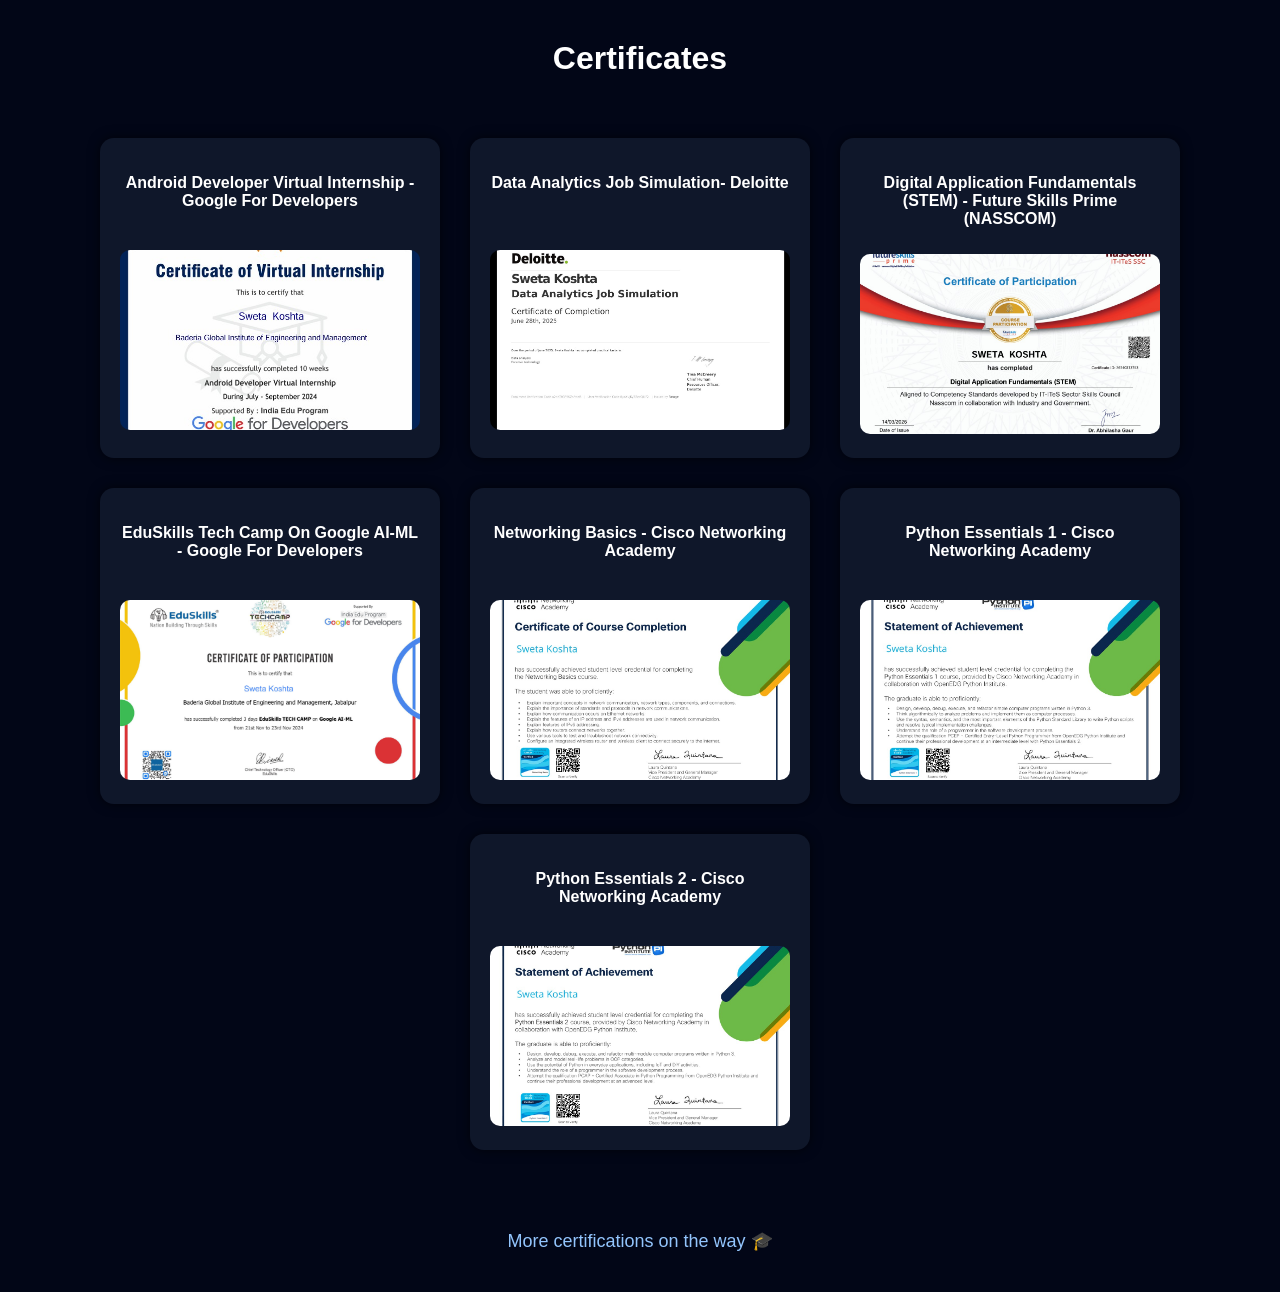
==== certificates.html @ 8ae26643 "Modified" ====
<!DOCTYPE html>
<html>
<head>
<title>Certificates | Sweta Koshta</title>
<link rel="stylesheet" href="style.css">
</head>

<body>

<h1 class="page-title">Certificates</h1>

<div class="grid">

<div class="box">
<h3>Android Developer Virtual Internship - Google For Developers</h3>
<img src="images/certificates/Android Developer Virtual Internship By Google For Developers.jpg"
onclick="openPopup(this.src)">
</div>

<div class="box">
<h3>Data Analytics Job Simulation- Deloitte</h3>
<img src="images/certificates/Data Analytics Job Simulation - Deloitte.jpg"
onclick="openPopup(this.src)">
</div>

<div class="box">
<h3>Digital Application Fundamentals (STEM) - Future Skills Prime (NASSCOM)</h3>
<img src="images/certificates/Digital Applications Fundamentals (STEM) - Future Skills Prime.jpg"
onclick="openPopup(this.src)">
</div>

<div class="box">
<h3>EduSkills Tech Camp On Google AI-ML - Google For Developers</h3>
<img src="images/certificates/Eduskills Tech Camp on Google AI-ML By Google For Developers.jpg"
onclick="openPopup(this.src)">
</div>

<div class="box">
<h3>Networking Basics - Cisco Networking Academy</h3>
<img src="images/certificates/Networking Basics By Cisco Networking Academy.jpg"
onclick="openPopup(this.src)">
</div>

<div class="box">
<h3>Python Essentials 1 - Cisco Networking Academy</h3>
<img src="images/certificates/Python Essential 1 By Cisco Networking Academy.jpg"
onclick="openPopup(this.src)">
</div>

<div class="box">
<h3>Python Essentials 2 - Cisco Networking Academy</h3>
<img src="images/certificates/Python Essential 2 By Cisco Networking Academy.jpg"
onclick="openPopup(this.src)">
</div>

</div>

<p class="coming">More certifications on the way 🎓</p>


<!-- POPUP VIEW -->

<div id="popup" class="popup">

<span class="close" onclick="closePopup()">×</span>

<img id="popup-img">

</div>


<script>

function openPopup(src){
document.getElementById("popup").style.display="flex";
document.getElementById("popup-img").src=src;
}

function closePopup(){
document.getElementById("popup").style.display="none";
}

</script>

</body>
</html>
---- style.css ----
body{
margin:0;
font-family:Arial;
background:#020617;
color:white;
text-align:center;
}

/* Background glow bubbles */

.background{
position:fixed;
width:100%;
height:100%;
background:
radial-gradient(circle at 20% 20%, rgba(59,130,246,0.2), transparent),
radial-gradient(circle at 80% 80%, rgba(59,130,246,0.15), transparent);
z-index:-1;
}

/* HERO SECTION */

.hero{
margin-top:80px;
}

.profile{
width:160px;
border-radius:50%;
border:4px solid #3b82f6;
}

.subtitle{
color:#93c5fd;
font-size:18px;
}

.social i{
font-size:28px;
margin:15px;
color:#3b82f6;
transition:0.3s;
}

.social i:hover{
transform:scale(1.2);
color:#60a5fa;
}

/* ABOUT */

.about{
margin:80px auto;
max-width:700px;
line-height:1.6;
}

/* EXPLORE CARDS */

.cards{
display:flex;
justify-content:center;
gap:40px;
margin-top:40px;
flex-wrap:wrap;
}

.card{
background:#0f172a;
padding:40px;
width:260px;
border-radius:16px;
text-decoration:none;
color:white;
transition:0.3s;
box-shadow:0 0 10px rgba(0,0,0,0.6);
}

.card:hover{
transform:translateY(-10px) scale(1.03);
background:#1e293b;
}

.icon{
font-size:40px;
color:#3b82f6;
margin-bottom:10px;
}

/* CERTIFICATE GRID */

.grid{
display:flex;
flex-wrap:wrap;
justify-content:center;
gap:30px;
padding:40px;
}

.box{
background:#0f172a;
padding:20px;
border-radius:14px;
width:300px;
box-shadow:0 0 12px rgba(0,0,0,0.6);
transition:0.3s;
}

.box:hover{
transform:translateY(-5px);
}

.box h3{
font-size:16px;
min-height:50px;
}

.box img{
width:100%;
height:180px;
object-fit:cover;
border-radius:10px;
margin-top:10px;
cursor:pointer;
transition:0.3s;
}

.box img:hover{
transform:scale(1.05);
}

/* PAGE TITLE */

.page-title{
margin-top:40px;
font-size:32px;
}

/* MORE COMING TEXT */

.coming{
margin:40px;
color:#93c5fd;
font-size:18px;
}

/* CERTIFICATE POPUP */

.popup{
display:none;
position:fixed;
top:0;
left:0;
width:100%;
height:100%;
background:rgba(0,0,0,0.85);
justify-content:center;
align-items:center;
z-index:1000;
}

.popup img{
max-width:90%;
max-height:90%;
border:6px solid white;
border-radius:10px;
}

.close{
position:absolute;
top:30px;
right:50px;
font-size:40px;
color:white;
cursor:pointer;
transition:0.3s;
}

.close:hover{
color:#60a5fa;
}
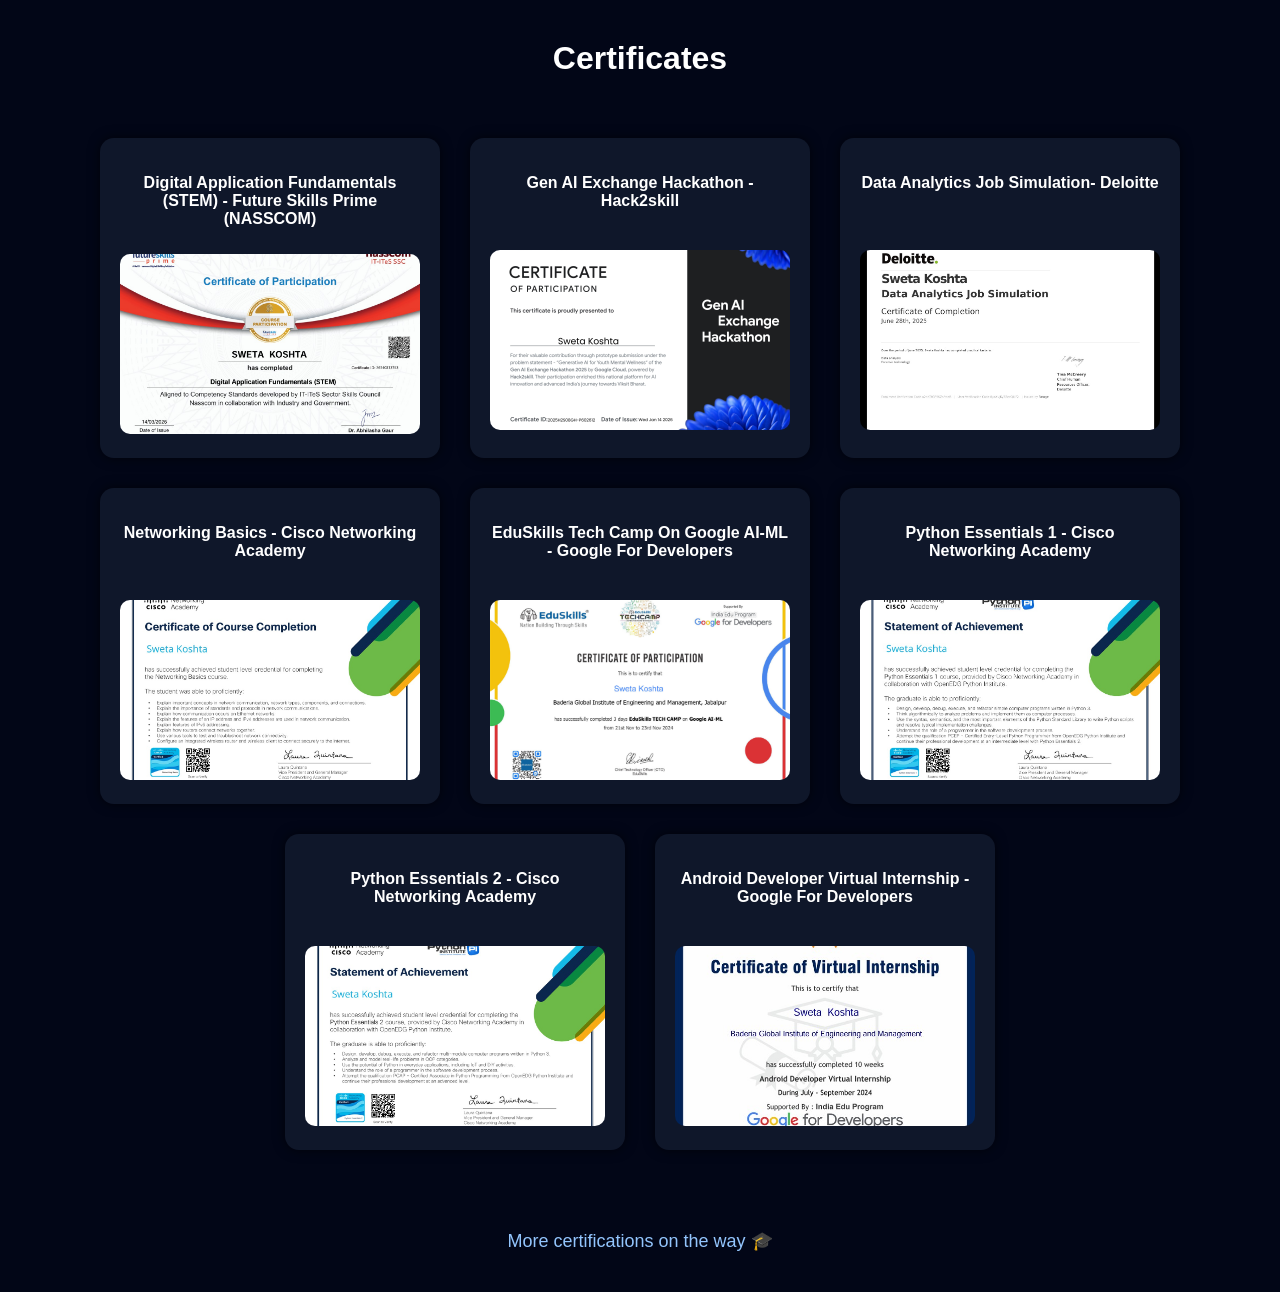
==== commit 8a4259ba: "New updates" ====
--- a/certificates.html
+++ b/certificates.html
@@ -12,8 +12,14 @@
 <div class="grid">
 
 <div class="box">
-<h3>Android Developer Virtual Internship - Google For Developers</h3>
-<img src="images/certificates/Android Developer Virtual Internship By Google For Developers.jpg"
+<h3>Digital Application Fundamentals (STEM) - Future Skills Prime (NASSCOM)</h3>
+<img src="images/certificates/Digital Applications Fundamentals (STEM) - Future Skills Prime.jpg"
+onclick="openPopup(this.src)">
+</div>
+
+<div class="box">
+<h3>Gen AI Exchange Hackathon - Hack2skill</h3>
+<img src="images\certificates\Gen AI Exchange Hackathon - Hack2skill.jpg"
 onclick="openPopup(this.src)">
 </div>
 
@@ -24,20 +30,14 @@
 </div>
 
 <div class="box">
-<h3>Digital Application Fundamentals (STEM) - Future Skills Prime (NASSCOM)</h3>
-<img src="images/certificates/Digital Applications Fundamentals (STEM) - Future Skills Prime.jpg"
+<h3>Networking Basics - Cisco Networking Academy</h3>
+<img src="images/certificates/Networking Basics By Cisco Networking Academy.jpg"
 onclick="openPopup(this.src)">
 </div>
 
 <div class="box">
 <h3>EduSkills Tech Camp On Google AI-ML - Google For Developers</h3>
 <img src="images/certificates/Eduskills Tech Camp on Google AI-ML By Google For Developers.jpg"
-onclick="openPopup(this.src)">
-</div>
-
-<div class="box">
-<h3>Networking Basics - Cisco Networking Academy</h3>
-<img src="images/certificates/Networking Basics By Cisco Networking Academy.jpg"
 onclick="openPopup(this.src)">
 </div>
 
@@ -50,6 +50,12 @@
 <div class="box">
 <h3>Python Essentials 2 - Cisco Networking Academy</h3>
 <img src="images/certificates/Python Essential 2 By Cisco Networking Academy.jpg"
+onclick="openPopup(this.src)">
+</div>
+
+<div class="box">
+<h3>Android Developer Virtual Internship - Google For Developers</h3>
+<img src="images/certificates/Android Developer Virtual Internship By Google For Developers.jpg"
 onclick="openPopup(this.src)">
 </div>
 
--- a/style.css
+++ b/style.css
@@ -178,4 +178,44 @@
 
 .close:hover{
 color:#60a5fa;
+}
+
+
+/* RESUME POPUP CONTAINER */
+
+.resume-container{
+background:#020617;
+padding:25px;
+border-radius:12px;
+max-width:90%;
+box-shadow:0 0 20px rgba(0,0,0,0.8);
+text-align:center;
+}
+
+/* RESUME PDF PREVIEW */
+
+.resume-container embed{
+width:900px;
+height:550px;
+border:none;
+border-radius:8px;
+margin-bottom:15px;
+}
+
+/* DOWNLOAD BUTTON */
+
+.download-btn{
+display:inline-block;
+background:#3b82f6;
+padding:12px 25px;
+border-radius:8px;
+text-decoration:none;
+color:white;
+font-weight:bold;
+transition:0.3s;
+}
+
+.download-btn:hover{
+background:#60a5fa;
+transform:scale(1.05);
 }
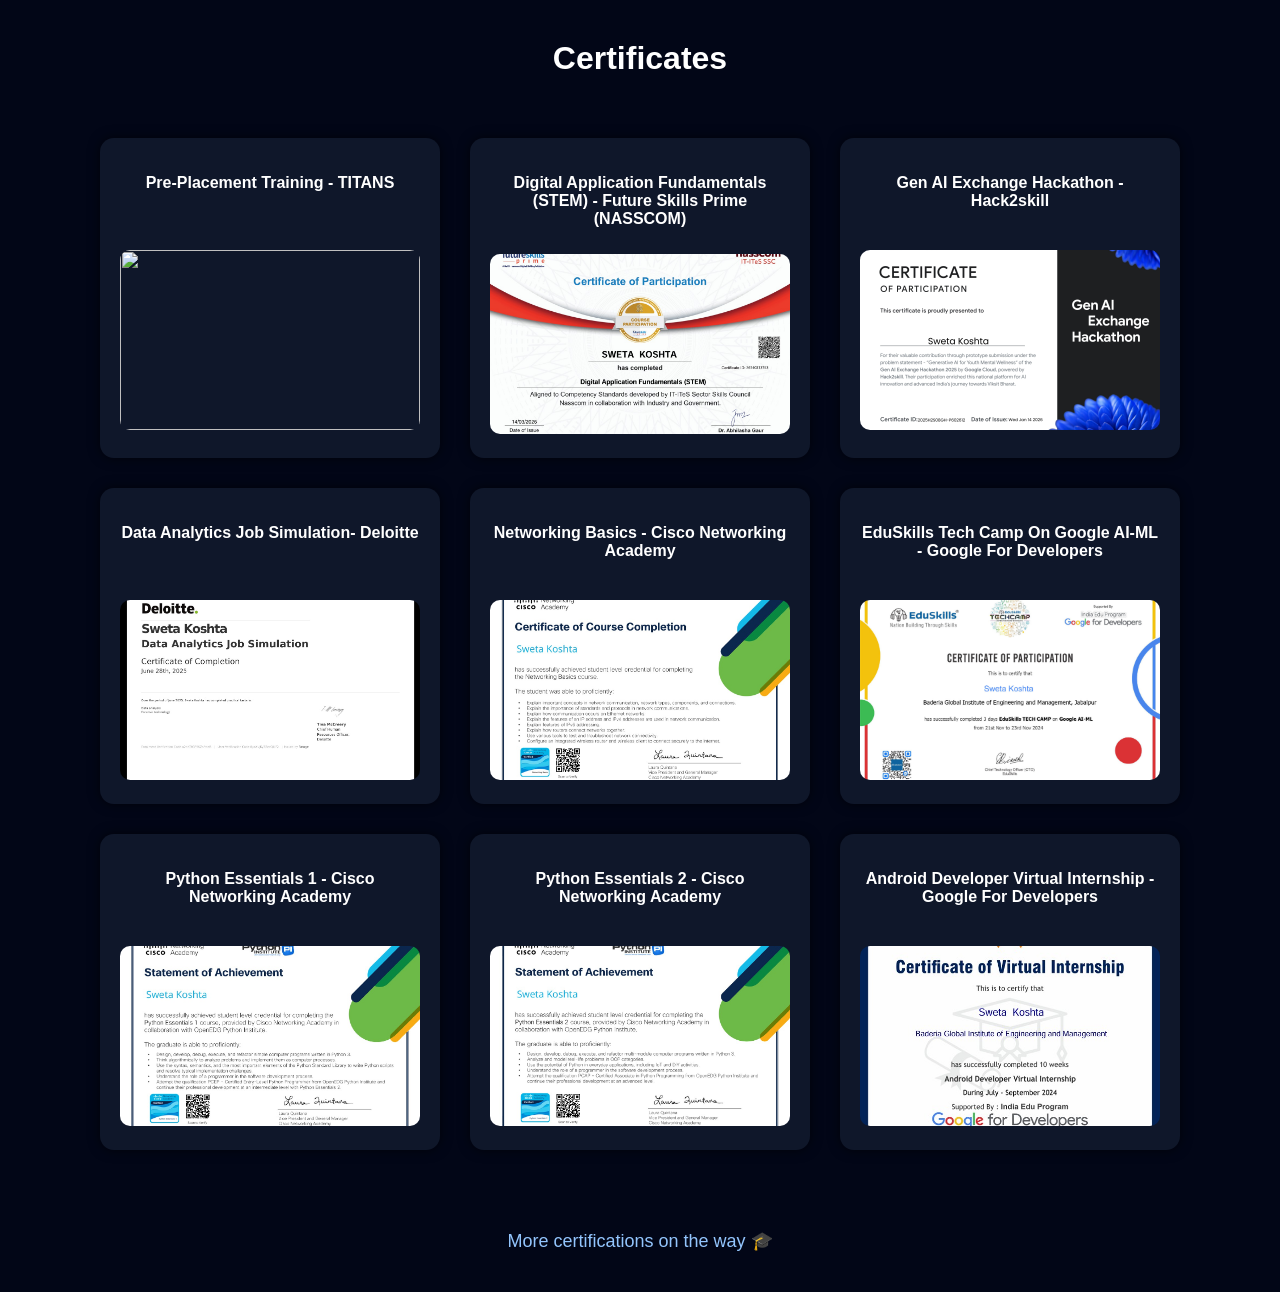
==== commit 345bc1f6: "Added new certificate" ====
--- a/certificates.html
+++ b/certificates.html
@@ -10,6 +10,12 @@
 <h1 class="page-title">Certificates</h1>
 
 <div class="grid">
+
+<div class="box">
+<h3>Pre-Placement Training - TITANS</h3>
+<img src="images\certificates\Pre-Placement Training - TITANS.jpg"
+onclick="openPopup(this.src)">
+</div>
 
 <div class="box">
 <h3>Digital Application Fundamentals (STEM) - Future Skills Prime (NASSCOM)</h3>
--- a/style.css
+++ b/style.css
@@ -36,15 +36,18 @@
 }
 
 .social i{
-font-size:28px;
-margin:15px;
+font-size:32px;
+padding:15px;
+border-radius:50%;
+background:#0f172a;
+margin:10px;
 color:#3b82f6;
 transition:0.3s;
 }
 
 .social i:hover{
 transform:scale(1.2);
-color:#60a5fa;
+background:#1e293b;
 }
 
 /* ABOUT */
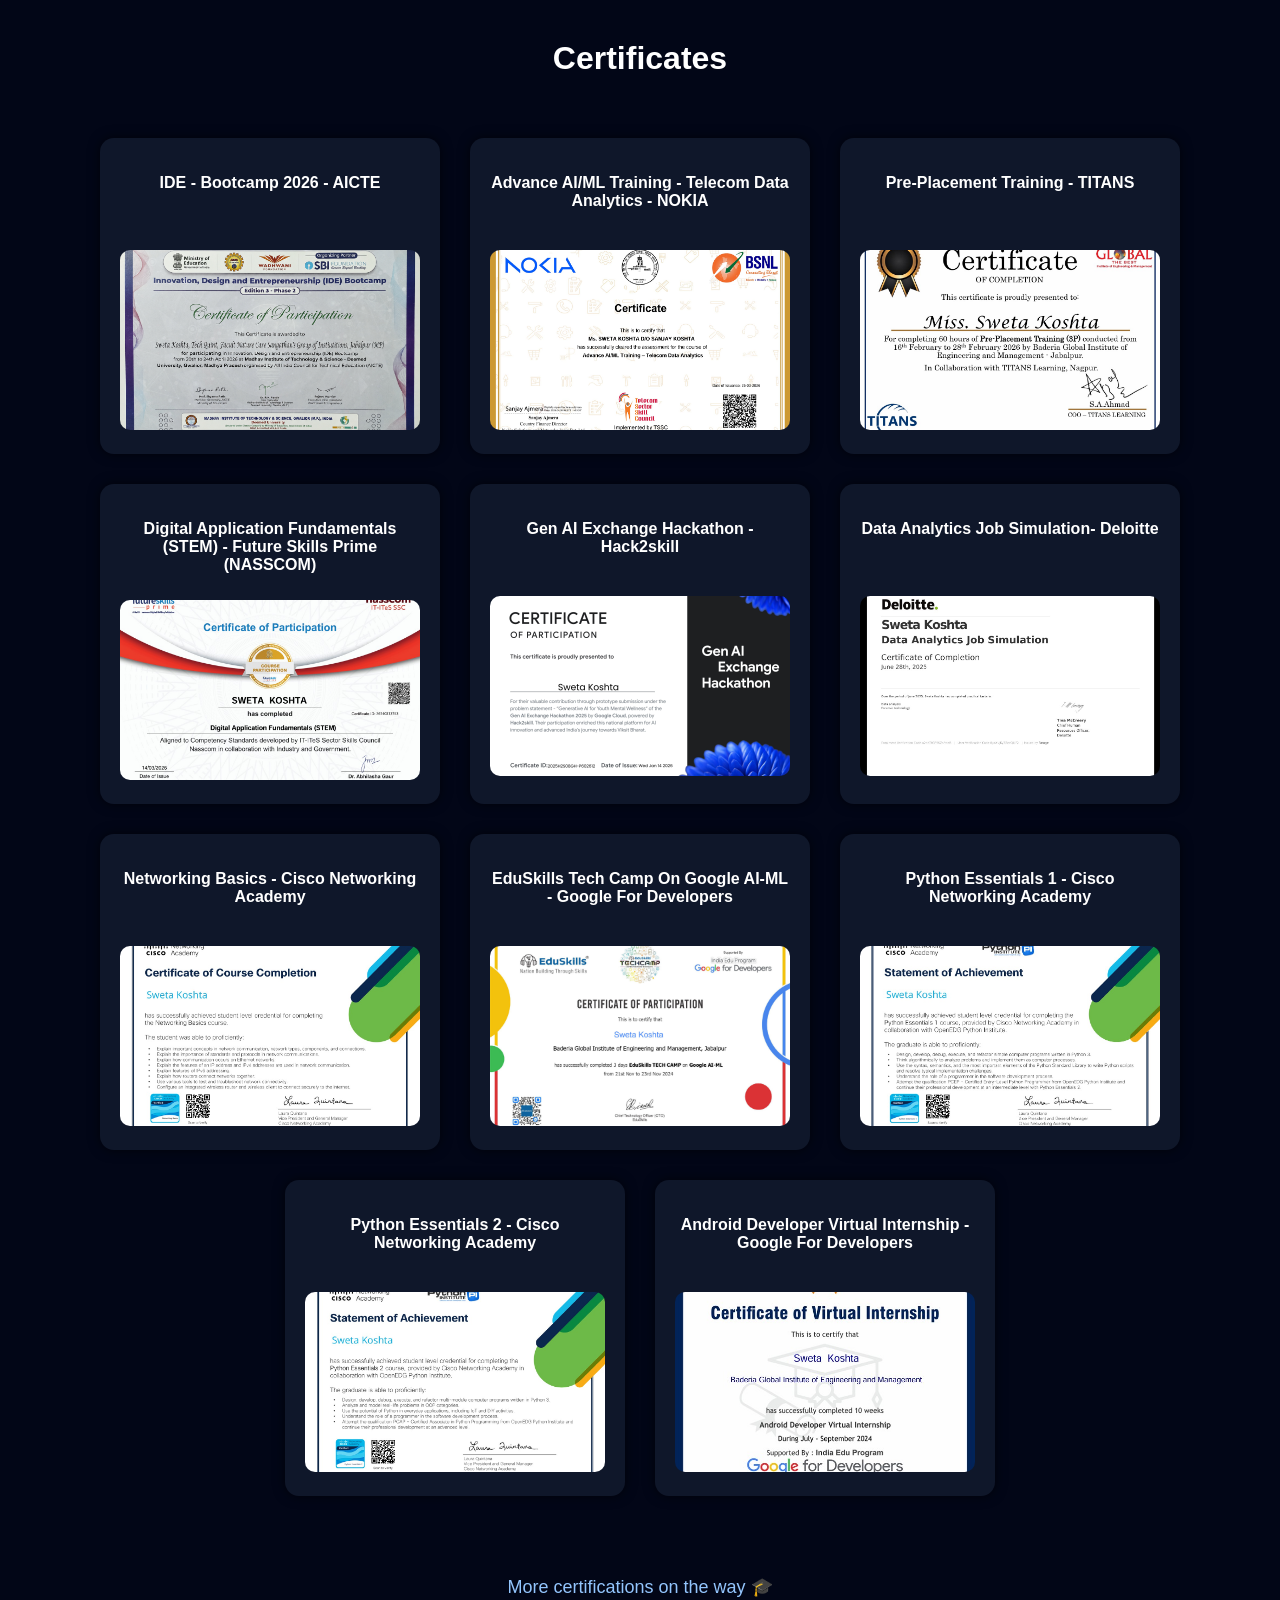
==== commit acb1cb3e: "Added new certificates" ====
--- a/certificates.html
+++ b/certificates.html
@@ -10,6 +10,18 @@
 <h1 class="page-title">Certificates</h1>
 
 <div class="grid">
+
+<div class="box">
+<h3>IDE - Bootcamp 2026 - AICTE</h3>
+<img src="images\certificates\IDE - Bootcamp 2026.png"
+onclick="openPopup(this.src)">
+</div>
+
+<div class="box">
+<h3>Advance AI/ML Training - Telecom Data Analytics - NOKIA</h3>
+<img src="images\certificates\BSNL Training - NOKIA.png"
+onclick="openPopup(this.src)">
+</div>
 
 <div class="box">
 <h3>Pre-Placement Training - TITANS</h3>
